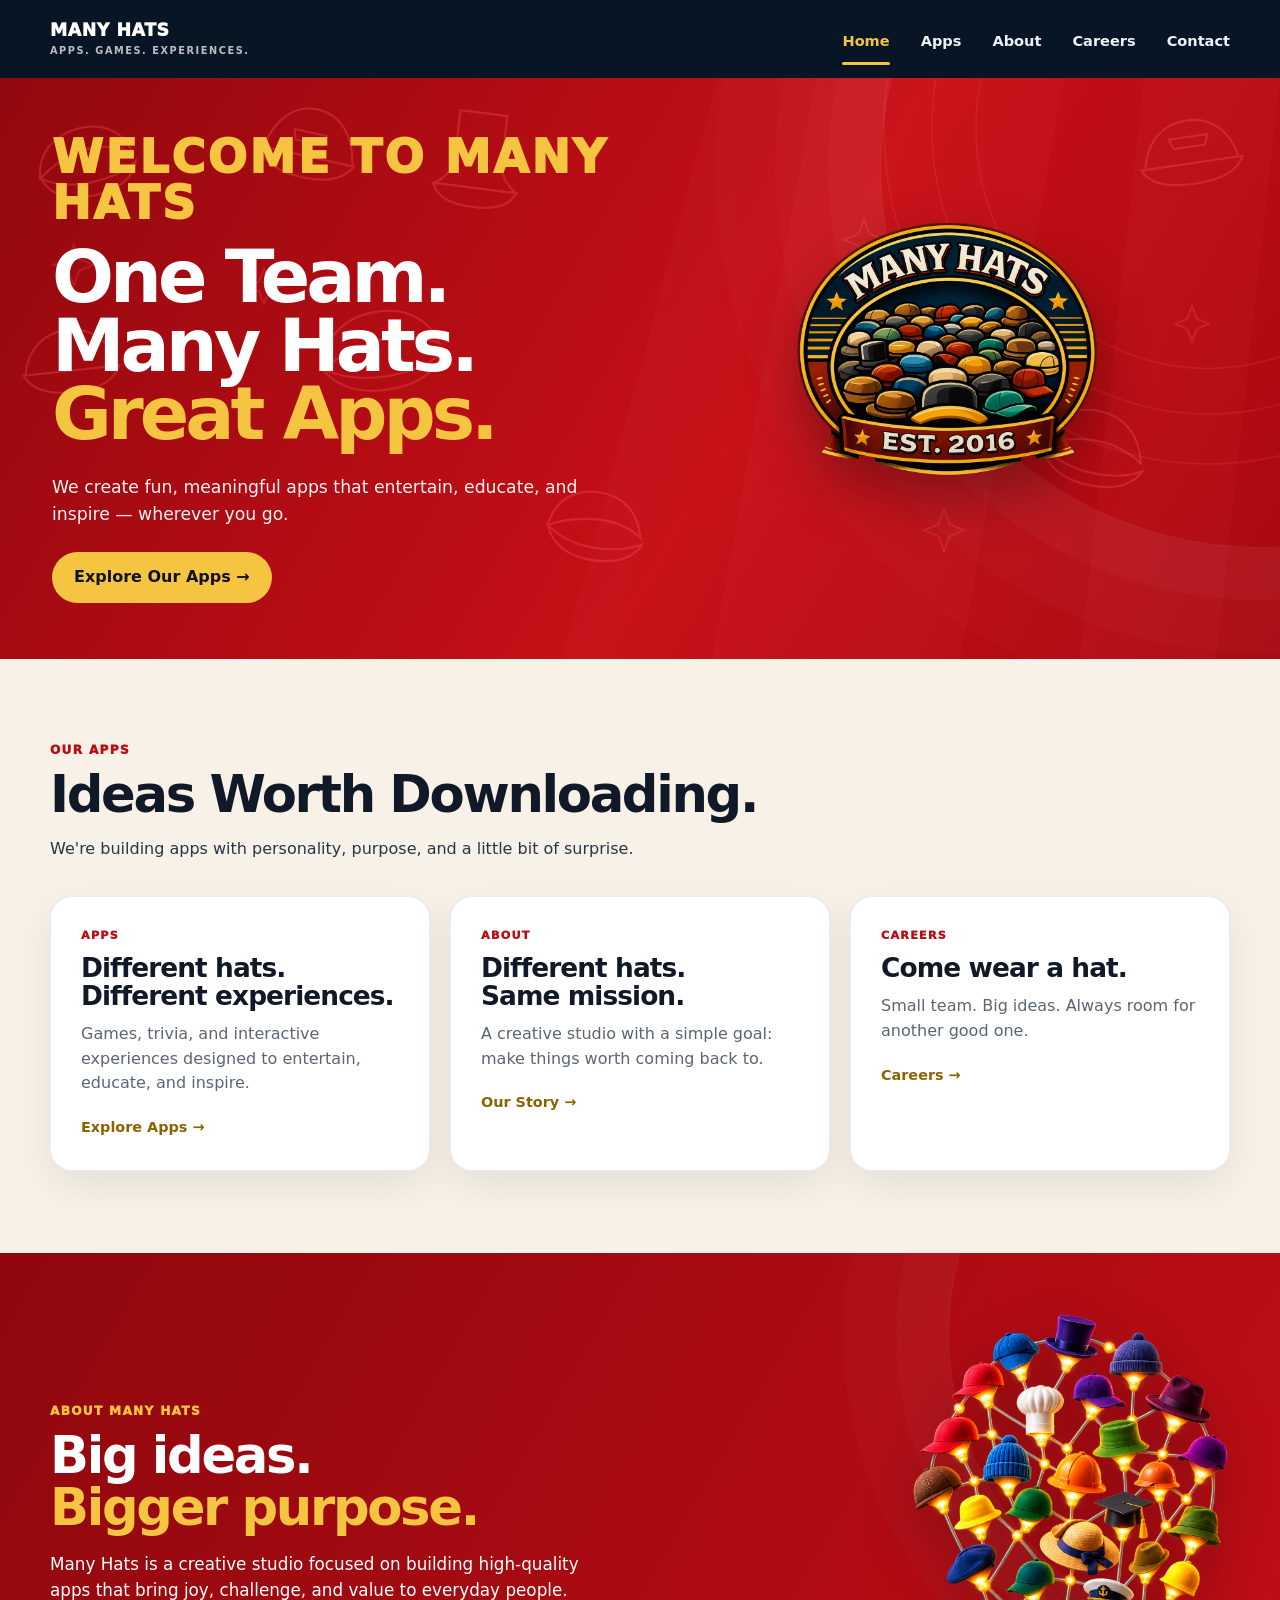
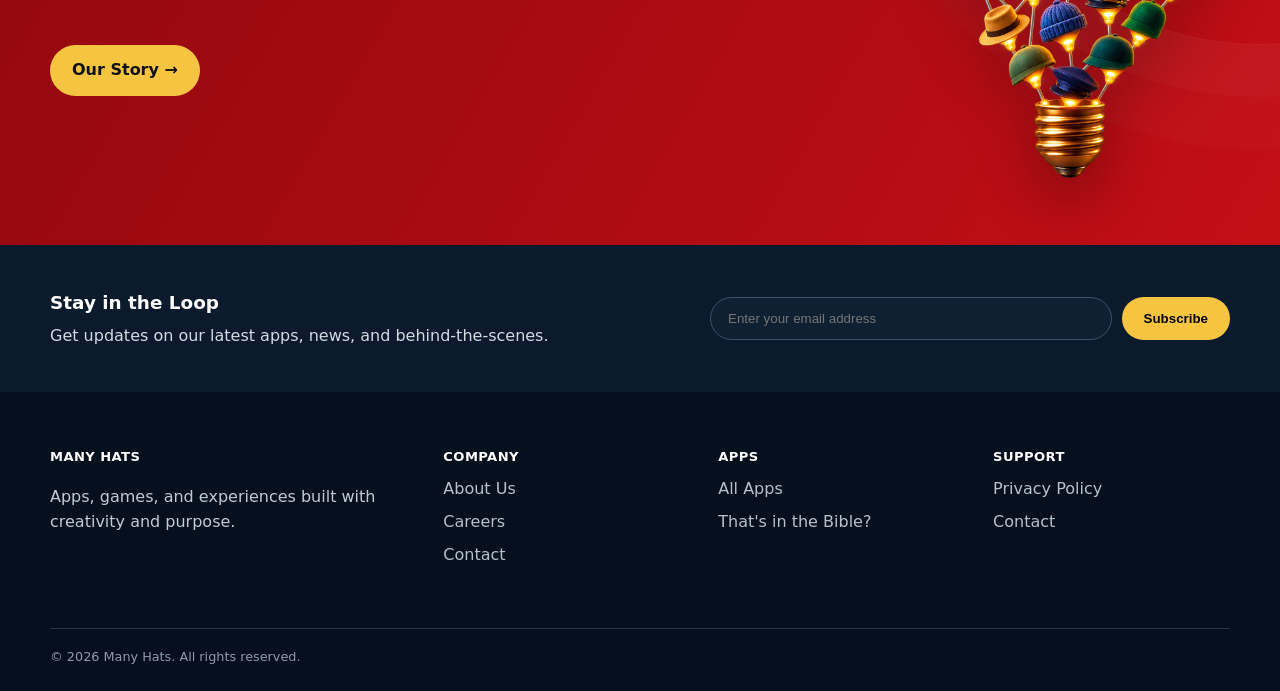
==== index.html @ 344501a0 "Initial Many Hats site for GitHub Pages" ====
<!doctype html>
<html lang="en">
<head>
<meta charset="utf-8"><meta name="viewport" content="width=device-width,initial-scale=1">
<title>Many Hats — Apps. Games. Experiences.</title>
<meta name="description" content="Many Hats creates fun, meaningful apps that entertain, educate, and inspire.">
<link rel="stylesheet" href="styles.css">
</head>
<body>

<header class="site-header">
  <div class="container nav">
    <a class="brand" href="index.html">MANY HATS<span>APPS. GAMES. EXPERIENCES.</span></a>
    <button class="menu-button" aria-label="Open menu">☰</button>
    <nav class="nav-links"><a href="index.html" class="active">Home</a><a href="apps/index.html" class="">Apps</a><a href="about/index.html" class="">About</a><a href="careers/index.html" class="">Careers</a><a href="contact/index.html" class="">Contact</a></nav>
  </div>
</header>

<main>
<section class="hero home-hero page-hero--compact">
  <div class="hero-rings"></div>
  <div class="container hero-inner">
    <div class="hero-copy">
      <div class="eyebrow home-eyebrow">Welcome to Many Hats</div>
      <h1>One Team.<br>Many Hats.<br><span>Great Apps.</span></h1>
      <p>We create fun, meaningful apps that entertain, educate, and inspire — wherever you go.</p>
      <a class="button" href="apps/index.html">Explore Our Apps →</a>
    </div>
    <div class="hero-art logo-stage">
      <!-- <div class="stage-hat stage-hat-left"><img src="assets/manyHat.png" alt=""></div>
      <div class="stage-hat stage-hat-right"><img src="assets/manyHat.png" alt=""></div>
      <div class="stage-hat stage-hat-bottom"><img src="assets/manyHat.png" alt=""></div> -->
      <img class="official-logo" src="assets/many-hats-logo.png" alt="Many Hats logo">
    </div>
  </div>
</section>

<section class="section">
  <div class="container">
    <div class="section-heading">
      <div class="eyebrow">Our Apps</div>
      <h2>Ideas Worth Downloading.</h2>
      <p>We're building apps with personality, purpose, and a little bit of surprise.</p>
    </div>
    <div class="home-cards">
      <a class="home-card" href="apps/index.html"><span class="card-label">APPS</span><h3>Different hats.<br>Different experiences.</h3><p>Games, trivia, and interactive experiences designed to entertain, educate, and inspire.</p><span class="card-arrow">Explore Apps →</span></a>
      <a class="home-card" href="about/index.html"><span class="card-label">ABOUT</span><h3>Different hats.<br>Same mission.</h3><p>A creative studio with a simple goal: make things worth coming back to.</p><span class="card-arrow">Our Story →</span></a>
      <a class="home-card" href="careers/index.html"><span class="card-label">CAREERS</span><h3>Come wear a hat.</h3><p>Small team. Big ideas. Always room for another good one.</p><span class="card-arrow">Careers →</span></a>
    </div>
  </div>
</section>

<section class="red-band home-band section">
  <div class="container about-grid">
    <div>
      <div class="eyebrow">About Many Hats</div>
      <h2>Big ideas.<br><span>Bigger purpose.</span></h2>
      <p>Many Hats is a creative studio focused on building high-quality apps that bring joy, challenge, and value to everyday people.</p>
      <a class="button" href="about/index.html">Our Story →</a>
    </div>
    <div class="band-lightbulb">
      <img src="assets/hat-lightbulb.png" alt="A glowing lightbulb formed from many different hats">
    </div>
  </div>
</section>
</main>

<section class="newsletter">
  <div class="container newsletter-inner">
    <div>
      <h3>Stay in the Loop</h3>
      <p>Get updates on our latest apps, news, and behind-the-scenes.</p>
    </div>
    <form>
      <input type="email" placeholder="Enter your email address" aria-label="Email address">
      <button type="submit">Subscribe</button>
    </form>
  </div>
</section>
<footer>
  <div class="container footer-grid">
    <div><strong>MANY HATS</strong><p>Apps, games, and experiences built with creativity and purpose.</p></div>
    <div><strong>COMPANY</strong><div class="footer-links">
      <a href="about/index.html">About Us</a>
      <a href="careers/index.html">Careers</a>
      <a href="contact/index.html">Contact</a>
    </div></div>
    <div><strong>APPS</strong><div class="footer-links">
      <a href="apps/index.html">All Apps</a>
      <a href="apps/thats-in-the-bible/index.html">That's in the Bible?</a>
    </div></div>
    <div><strong>SUPPORT</strong><div class="footer-links">
      <a href="privacy/index.html">Privacy Policy</a>
      <a href="contact/index.html">Contact</a>
    </div></div>
    <div class="copyright">© 2026 Many Hats. All rights reserved.</div>
  </div>
</footer>

<script src="script.js"></script>
</body>
</html>
---- styles.css ----
:root{
  --navy:#071525;--navy2:#0b1b2d;--red:#b70d15;--red2:#d71920;
  --gold:#f5c542;--cream:#f7f1e7;--ink:#111827;--muted:#586273;
  --white:#fff;--line:#ddd4c7;--max:1180px;--radius:22px;
}
*{box-sizing:border-box}
html{scroll-behavior:smooth}
body{margin:0;font-family:Inter,ui-sans-serif,system-ui,-apple-system,BlinkMacSystemFont,"Segoe UI",sans-serif;color:var(--ink);background:var(--cream);line-height:1.55}
a{color:inherit;text-decoration:none}
img{max-width:100%;display:block}
.container{width:min(var(--max),calc(100% - 48px));margin:auto}

.site-header{position:relative;z-index:50;background:var(--navy);color:#fff}
.nav{min-height:78px;display:flex;align-items:center;justify-content:space-between;gap:30px}
.brand{font-weight:950;letter-spacing:.035em;font-size:1.08rem;line-height:1}
.brand span{display:block;margin-top:6px;font-size:.61rem;letter-spacing:.16em;font-weight:800;opacity:.72}
.nav-links{display:flex;align-items:center;gap:31px}
.nav-links a{font-weight:800;font-size:.91rem;color:#eef2f6;position:relative;padding:29px 0 24px}
.nav-links a:after{content:"";position:absolute;left:0;right:0;bottom:12px;height:3px;border-radius:3px;background:var(--gold);transform:scaleX(0);transition:transform .2s}
.nav-links a:hover,.nav-links a.active{color:var(--gold)}
.nav-links a:hover:after,.nav-links a.active:after{transform:scaleX(1)}
.menu-button{display:none;border:0;background:transparent;color:#fff;font-size:1.55rem}

.hero,.page-hero{position:relative;overflow:hidden;background-image:url("assets/home-background.svg"),linear-gradient(120deg,#92080e 0%,#c80f17 58%,#a80910 100%);background-size:cover,cover;background-position:center,center;background-repeat:no-repeat;color:#fff}
.home-hero{background-image:url("assets/home-background.svg"),linear-gradient(120deg,#92080e 0%,#c80f17 58%,#a80910 100%)}
.hero:before,.page-hero:before{content:"";position:absolute;inset:0;background:linear-gradient(105deg,transparent 50%,rgba(255,255,255,.018) 50%,transparent 66%);pointer-events:none}
.hero-rings,.page-rings{position:absolute;width:760px;height:760px;right:-360px;top:-290px;border:1px solid rgba(255,255,255,.09);border-radius:50%;box-shadow:0 0 0 52px rgba(255,255,255,.027),0 0 0 105px rgba(255,255,255,.017),0 0 0 165px rgba(255,255,255,.011)}
.hero-inner{min-height:600px;display:grid;grid-template-columns:1fr 1fr;align-items:center;gap:35px;padding:70px 0;position:relative;z-index:2}
.hero-copy{padding-left:2px}
.eyebrow{color:var(--gold);font-size:.76rem;font-weight:950;letter-spacing:.105em;text-transform:uppercase}
.hero h1{font-size:clamp(3.3rem,5.7vw,5.45rem);line-height:.94;letter-spacing:-.055em;margin:17px 0 25px}
.hero h1 span,.page-hero h1 span,.about-hero h1 span{color:var(--gold)}
.hero-copy p{font-size:1.08rem;max-width:555px;margin:0;color:#fff;opacity:.95}
.button{display:inline-flex;align-items:center;justify-content:center;padding:13px 22px;border-radius:999px;background:var(--gold);color:#111;font-weight:900;margin-top:25px;transition:transform .2s,box-shadow .2s}
.button:hover{transform:translateY(-2px);box-shadow:0 8px 20px rgba(0,0,0,.16)}
.button.red{background:var(--red);color:#fff}

.hero-art{display:flex;justify-content:center;align-items:center;position:relative}
.logo-stage{min-height:500px}
.official-logo{width:min(490px,92%);position:relative;z-index:3;filter:drop-shadow(0 24px 28px rgba(0,0,0,.32))}
.stage-hat{position:absolute;z-index:2;width:145px}
.stage-hat img{width:100%;filter:drop-shadow(0 12px 12px rgba(0,0,0,.25))}
.stage-hat-left{left:4%;bottom:72px;transform:rotate(-13deg)}
.stage-hat-right{right:4%;bottom:66px;transform:rotate(11deg)}
.stage-hat-bottom{width:165px;left:50%;bottom:18px;transform:translateX(-50%) rotate(-2deg);z-index:4}

.section{padding:82px 0}
.section-heading{max-width:780px;margin-bottom:34px}
.section-heading .eyebrow{color:var(--red)}
h2{font-size:clamp(2.35rem,4vw,3.35rem);line-height:1.02;letter-spacing:-.045em;margin:8px 0 17px}
.section-heading p{margin:0;color:#283548}
.home-cards{display:grid;grid-template-columns:repeat(3,1fr);gap:20px}
.home-card{background:#fff;border:1px solid rgba(17,24,39,.08);border-radius:var(--radius);padding:30px;min-height:245px;box-shadow:0 14px 38px rgba(7,21,37,.08);transition:transform .2s,box-shadow .2s}
.home-card:hover{transform:translateY(-4px);box-shadow:0 20px 42px rgba(7,21,37,.12)}
.card-label{display:block;color:var(--red);font-size:.7rem;font-weight:950;letter-spacing:.11em}
.home-card h3{font-size:1.65rem;line-height:1.05;letter-spacing:-.035em;margin:10px 0 12px}
.home-card p{color:#5b6573;margin:0;max-width:340px}
.card-arrow{display:inline-block;margin-top:20px;color:#8a6400;font-weight:900;font-size:.9rem}

.red-band{background:linear-gradient(120deg,#8f080e,#c40e16);color:#fff;position:relative;overflow:hidden}
.red-band:after{content:"";position:absolute;width:620px;height:620px;border:1px solid rgba(255,255,255,.08);border-radius:50%;right:-290px;top:-230px;box-shadow:0 0 0 52px rgba(255,255,255,.025),0 0 0 105px rgba(255,255,255,.016)}
.about-grid{display:grid;grid-template-columns:1fr 1fr;gap:70px;align-items:center;position:relative;z-index:1}
.red-band h2{margin-bottom:18px}
.red-band h2 span{color:var(--gold)}
.red-band p{max-width:610px;font-size:1.05rem}
.band-lightbulb{display:flex;justify-content:flex-end;align-items:center;min-height:0;overflow:visible}
.band-lightbulb img{width:min(320px,90%);max-width:none;height:auto;aspect-ratio:2/3;object-fit:contain;filter:drop-shadow(0 23px 28px rgba(0,0,0,.30))}
/* Home "Big ideas" band: less empty red above the copy */
.home-band.section{padding:56px 0}
.home-band .about-grid{align-items:center;gap:40px}
.home-band .band-lightbulb{min-height:0}

/* Match Home structure, but top-align copy (shorter page headlines were vertically centered and looked pushed down) */
.page-hero-grid{min-height:600px;display:grid;grid-template-columns:1fr 1fr;align-items:start;gap:35px;padding:70px 0;position:relative;z-index:2}
.page-hero-copy,.page-hero-grid > div:first-child{padding-left:2px}
.page-word{font-size:clamp(2.25rem,3.6vw,3.15rem);line-height:1;font-weight:950;letter-spacing:.055em;text-transform:uppercase;color:var(--gold);margin:0 0 12px}
.page-hero h1{font-size:clamp(3rem,5vw,4.7rem);line-height:.96;letter-spacing:-.055em;margin:0 0 22px}
.page-hero p{font-size:1.08rem;max-width:650px;margin:0;color:#fff;opacity:.95}
.page-hero-art{min-height:370px;display:flex;align-items:center;justify-content:center;position:relative;align-self:center}
.page-hero-art img{filter:drop-shadow(0 23px 28px rgba(0,0,0,.3))}
.cap-art img{width:min(650px,108%);max-width:none;height:auto;object-fit:contain}
.mailbox-art img{width:min(400px,108%);max-width:none;height:auto;object-fit:contain}

/* Compact red heroes — same height + mailbox-matched art size across all main pages */
.page-hero--compact .page-hero-grid,
.page-hero--compact .hero-inner{min-height:420px;padding:56px 0}
.page-hero--compact .page-hero-art,
.page-hero--compact .logo-stage{min-height:300px}
.page-hero--compact .mailbox-art img,
.page-hero--compact .official-logo,
.page-hero--compact .career-pyramid-stage .hat-pyramid,
.page-hero--compact .about-lightbulb-stage .about-lightbulb,
.page-hero--compact .apps-phone-art img{
  width:min(320px,90%);
  max-width:none;
  height:auto;
  margin-right:0;
  object-fit:contain;
}
.page-hero--compact .career-pyramid-stage,
.page-hero--compact .about-lightbulb-stage,
.page-hero--compact .apps-phone-art{min-height:300px}
.phone-art img{width:min(400px,108%);max-width:none;height:auto;object-fit:contain}

.about-pyramid-stage{min-height:470px;overflow:visible}
.about-pyramid-stage .hat-pyramid{width:min(650px,108%);max-width:none;height:auto;filter:drop-shadow(0 23px 28px rgba(0,0,0,.30));object-fit:contain}


.story-section{background:var(--cream)}
.story-grid{display:grid;grid-template-columns:.8fr 1.2fr;gap:90px}
.story-copy{font-size:1.06rem;color:#293548;max-width:680px}
.story-copy p{margin:0 0 20px}
.mission-section{background:linear-gradient(120deg,#8e080e,#c40e16);color:#fff;padding:86px 0}
.mission-grid{display:grid;grid-template-columns:1.15fr 1fr 1fr 1fr;gap:18px}
.mission-grid h2{font-size:clamp(2.5rem,4vw,3.8rem)}
.mission-grid h2 span{color:var(--gold)}
.mission-card{background:rgba(255,255,255,.08);border:1px solid rgba(255,255,255,.13);border-radius:22px;padding:26px;min-height:240px}
.mission-number{color:var(--gold);font-size:.76rem;font-weight:950;letter-spacing:.12em}
.mission-card h3{font-size:1.35rem;margin:38px 0 9px}
.mission-card p{color:#f3dfe0;margin:0}
.values-section{background:#fff}
.about-values{display:grid;grid-template-columns:repeat(4,1fr);border-top:1px solid var(--line);border-bottom:1px solid var(--line)}
.about-values article{padding:28px 28px 35px;min-height:300px;border-right:1px solid var(--line)}
.about-values article:last-child{border-right:0}
.value-badge{width:175px;height:155px;display:flex;align-items:center;justify-content:center;margin:0 0 4px -8px;overflow:visible}
.value-badge img{display:block;width:100%;height:100%;object-fit:contain;max-width:none;filter:drop-shadow(0 10px 12px rgba(0,0,0,.16))}
.about-values h3{font-size:1.2rem;margin:0 0 9px}
.about-values p{margin:0;color:#556071}

.content{max-width:850px}
.content h2{margin-top:0}
.content p,.content li{color:#394250}
.apps-grid{display:grid;grid-template-columns:1.4fr 1fr 1fr;gap:20px}
.app-card{background:#fff;border:1px solid rgba(17,24,39,.08);border-radius:var(--radius);padding:28px;box-shadow:0 14px 38px rgba(7,21,37,.08);min-height:300px}
.app-card.featured{display:grid;grid-template-columns:130px 1fr;gap:25px;align-items:center;position:relative;overflow:hidden}
.app-card.featured:before{content:"";position:absolute;left:0;top:0;bottom:0;width:6px;background:var(--gold)}
.app-icon{width:130px;aspect-ratio:1;border-radius:28px;background:#d8891c;display:grid;place-items:center;color:#fff;font-size:3.2rem}
.status{display:inline-block;padding:5px 9px;border-radius:999px;background:#f5e2a0;color:#6c5100;font-size:.64rem;font-weight:950;text-transform:uppercase;letter-spacing:.06em}
.status.dark{background:var(--red);color:#fff}
.app-card h3{font-size:1.55rem;line-height:1.05;margin:10px 0}
.app-card p{color:#596273;margin:0}
.placeholder{height:135px;display:grid;place-items:center;background:#f0e9df;border-radius:18px;font-size:4rem;margin-bottom:22px}
.app-card .button{margin-top:18px}

.newsletter{background:var(--navy2);color:#fff;padding:44px 0}
.newsletter-inner{display:flex;justify-content:space-between;align-items:center;gap:40px}
.newsletter h3{font-size:1.15rem;margin:0 0 6px}
.newsletter p{margin:0;color:#d3dae4}
.newsletter form{display:flex;gap:10px;width:min(520px,100%)}
.newsletter input{flex:1;min-width:0;border:1px solid #405066;background:#102033;color:#fff;padding:13px 17px;border-radius:999px;outline:none}
.newsletter button{border:0;border-radius:999px;background:var(--gold);font-weight:900;padding:0 22px;cursor:pointer}
footer{background:#04101d;color:#fff;padding:52px 0 25px}
.footer-grid{display:grid;grid-template-columns:1.5fr 1fr 1fr 1fr;gap:38px}
.footer-grid strong{font-size:.82rem;letter-spacing:.03em}
.footer-grid p{color:#c2cad4;max-width:350px}
.footer-links{display:grid;gap:8px;color:#b8c0ca;margin-top:8px}
.footer-links a:hover{color:var(--gold)}
.copyright{grid-column:1/-1;border-top:1px solid #263447;margin-top:22px;padding-top:18px;color:#8f9aaa;font-size:.8rem}

@media(max-width:900px){
  .nav{min-height:70px}
  .menu-button{display:block}
  .nav-links{display:none;position:absolute;left:0;right:0;top:70px;background:var(--navy);padding:12px 24px 20px;flex-direction:column;align-items:stretch;gap:0}
  .nav-links.open{display:flex}
  .nav-links a{padding:13px 0}
  .nav-links a:after{bottom:5px}
  .hero-inner,.page-hero-grid,.about-grid{grid-template-columns:1fr}
  .hero-inner,.page-hero-grid{padding:60px 0}
  .hero-art{order:2}
  .logo-stage{min-height:420px}
  .page-hero-grid{min-height:auto}
  .page-hero-art{min-height:310px;order:2}
  .page-hero h1{font-size:3.8rem}
  .page-word{font-size:2.55rem}
  .home-cards{grid-template-columns:1fr}
  .about-grid{gap:35px}
  .story-grid{grid-template-columns:1fr;gap:25px}
  .mission-grid{grid-template-columns:1fr 1fr}
  .mission-grid>div:first-child{grid-column:1/-1}
  .about-values{grid-template-columns:1fr 1fr}
  .about-values article:nth-child(2){border-right:0}
  .about-values article:nth-child(-n+2){border-bottom:1px solid var(--line)}
  .apps-grid{grid-template-columns:1fr}
  .newsletter-inner{align-items:flex-start;flex-direction:column}
  .newsletter form{width:100%}
  .footer-grid{grid-template-columns:1.5fr 1fr 1fr}
}
@media(max-width:680px){
  .container{width:min(var(--max),calc(100% - 32px))}
  .hero-inner,.page-hero-grid{padding:50px 0}
  .hero h1{font-size:3.35rem}
  .hero-copy p,.page-hero p{font-size:1rem}
  .logo-stage{min-height:300px}
  .official-logo{width:88%}
  .stage-hat{width:95px}
  .stage-hat-left{left:0;bottom:43px}
  .stage-hat-right{right:0;bottom:38px}
  .stage-hat-bottom{width:105px;bottom:5px}
  .page-hero h1{font-size:3.05rem}
  .page-word{font-size:2rem}
  .page-hero-art{min-height:245px}
  .cap-art img{width:min(620px,112%);max-width:none}
  .mailbox-art img{width:min(400px,112%);max-width:none}
  .phone-art img{width:min(400px,112%);max-width:none}
  .about-pyramid-stage{min-height:330px}
  .about-pyramid-stage .hat-pyramid{width:min(620px,112%)}
  .band-lightbulb{min-height:0}
  .band-lightbulb img{width:min(320px,90%)}
  .mission-grid,.about-values{grid-template-columns:1fr}
  .mission-grid>div:first-child{grid-column:auto}
  .about-values article{border-right:0!important;border-bottom:1px solid var(--line)}
  .about-values article:last-child{border-bottom:0}
  .value-badge{width:185px;height:160px;margin-left:-10px}
  .app-card.featured{grid-template-columns:1fr}
  .app-icon{width:115px}
  .newsletter form{flex-direction:column}
  .newsletter button{height:46px}
  .footer-grid{grid-template-columns:1fr 1fr}
  .copyright{grid-column:1/-1}
}

/* Apps page hero artwork */
.app-hero-visual{
  width:100%;
  overflow:hidden;
  background:#a80910;
  line-height:0;
}
.app-hero-visual img{
  display:block;
  width:100%;
  height:auto;
  max-width:none;
}
@media (max-width:700px){
  .app-hero-visual img{
    width:auto;
    min-width:100%;
    height:560px;
    object-fit:cover;
    object-position:center center;
  }
}

/* 2026-08-29 hero refinements */
.home-eyebrow{
  font-size:clamp(2.25rem,3.6vw,3.15rem);
  line-height:1;
  font-weight:950;
  letter-spacing:.055em;
  text-transform:uppercase;
  margin:0 0 12px;
}
.about-lightbulb-stage{min-height:500px;min-width:0;overflow:visible;justify-content:flex-end}
.about-lightbulb-stage .about-lightbulb{width:min(430px,100%);max-width:none;height:auto;object-fit:contain;filter:drop-shadow(0 23px 28px rgba(0,0,0,.30))}
.career-pyramid-stage{min-height:470px;overflow:visible}
.career-pyramid-stage .hat-pyramid{width:min(650px,108%);max-width:none;height:auto;object-fit:contain;filter:drop-shadow(0 23px 28px rgba(0,0,0,.30))}
/* Fill the right column like Home/About art — right-pinned, no left overflow into the copy */
.apps-phone-art{min-height:500px;min-width:0;overflow:visible;justify-content:flex-end}
.apps-phone-art img{width:min(560px,100%);max-width:none;height:auto;object-fit:contain;margin-right:-28px;filter:drop-shadow(0 23px 28px rgba(0,0,0,.30))}
@media(max-width:900px){
  .home-eyebrow{font-size:2.55rem}
  .about-lightbulb-stage,.career-pyramid-stage{min-height:380px}
  .about-lightbulb-stage .about-lightbulb{width:min(400px,96%)}
  .career-pyramid-stage .hat-pyramid{width:min(620px,112%)}
  .apps-phone-art{min-height:390px;justify-content:center}
  .apps-phone-art img{width:min(480px,92%);margin-right:0}
  .page-hero--compact .mailbox-art img,
  .page-hero--compact .official-logo,
  .page-hero--compact .career-pyramid-stage .hat-pyramid,
  .page-hero--compact .about-lightbulb-stage .about-lightbulb,
  .page-hero--compact .apps-phone-art img{width:min(320px,90%);margin-right:0}
  .page-hero--compact .apps-phone-art{justify-content:center}
}
@media(max-width:680px){
  .home-eyebrow{font-size:2rem}
  .about-lightbulb-stage{min-height:330px}
  .about-lightbulb-stage .about-lightbulb{width:min(400px,112%)}
  .career-pyramid-stage{min-height:330px}
  .career-pyramid-stage .hat-pyramid{width:min(620px,112%)}
  .apps-phone-art{min-height:310px}
  .apps-phone-art img{width:min(400px,92%)}
  .page-hero--compact .mailbox-art img,
  .page-hero--compact .official-logo,
  .page-hero--compact .career-pyramid-stage .hat-pyramid,
  .page-hero--compact .about-lightbulb-stage .about-lightbulb,
  .page-hero--compact .apps-phone-art img{width:min(320px,90%)}
}
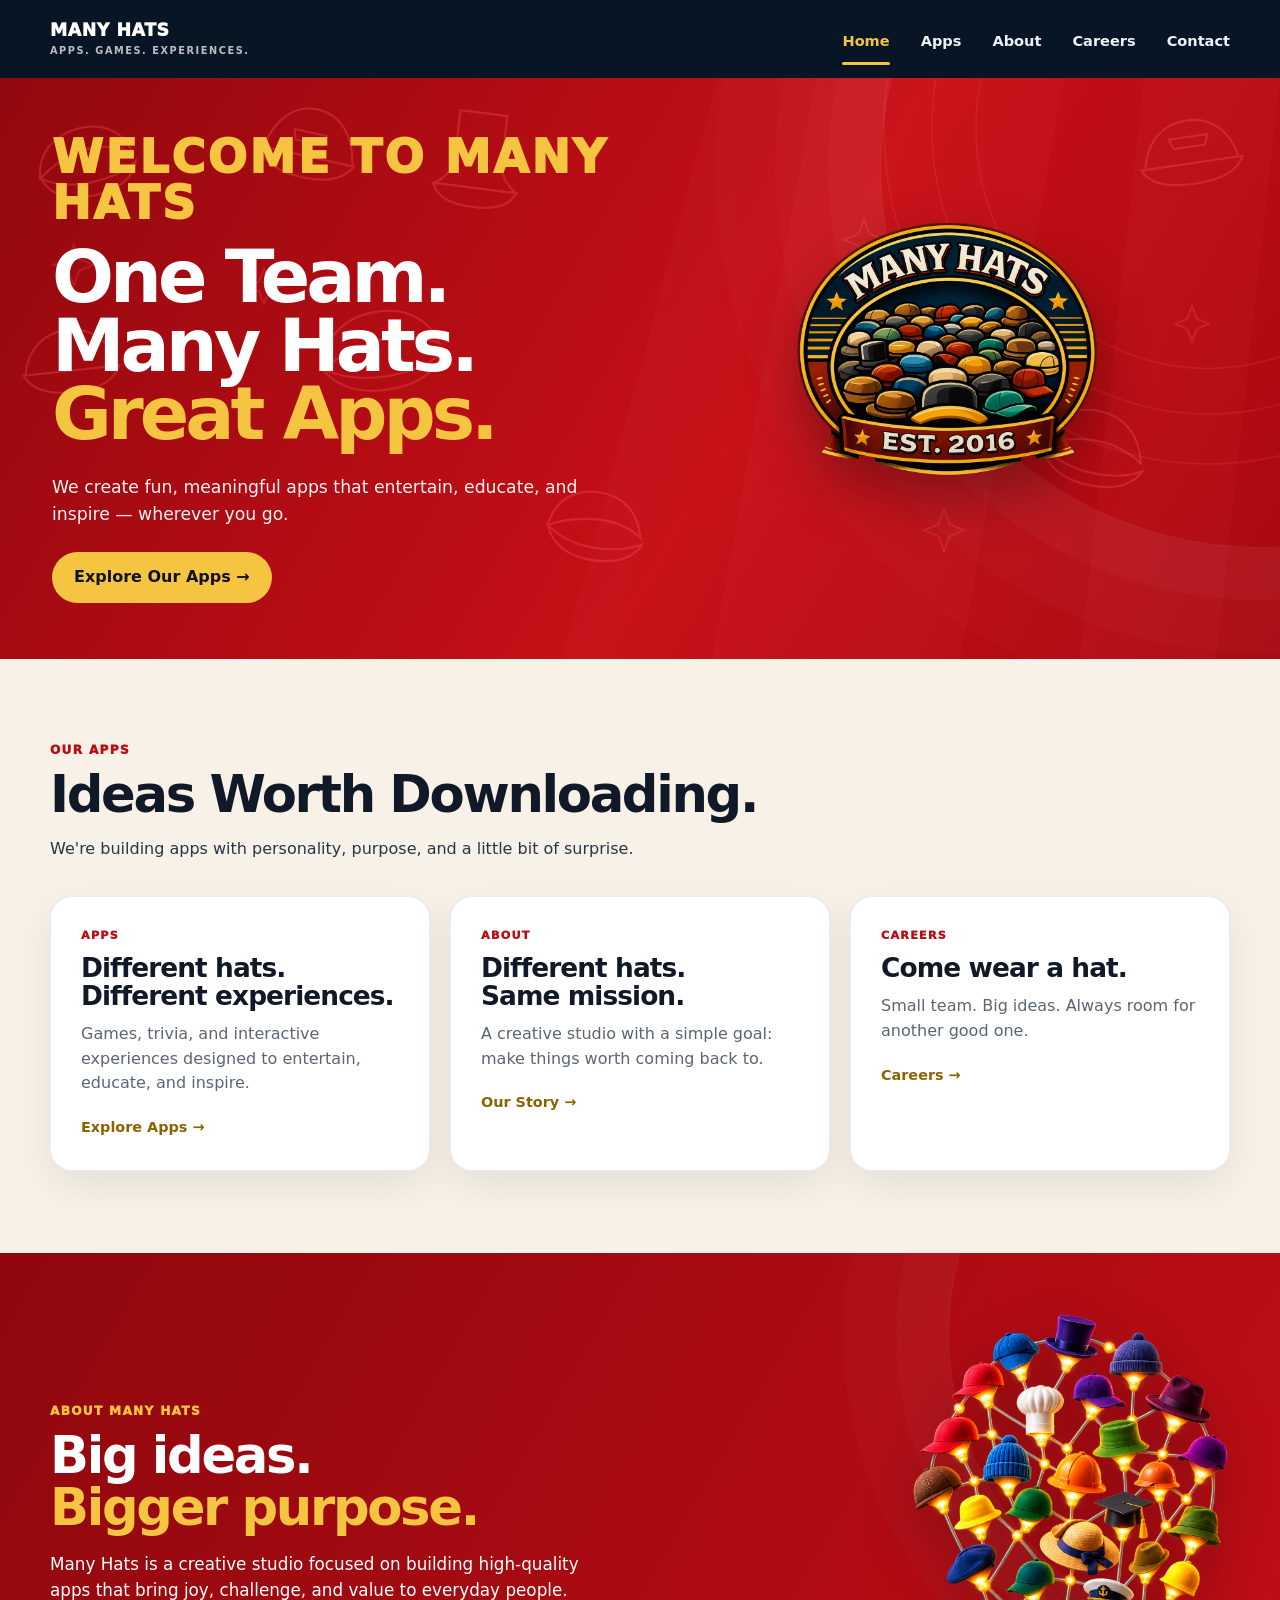
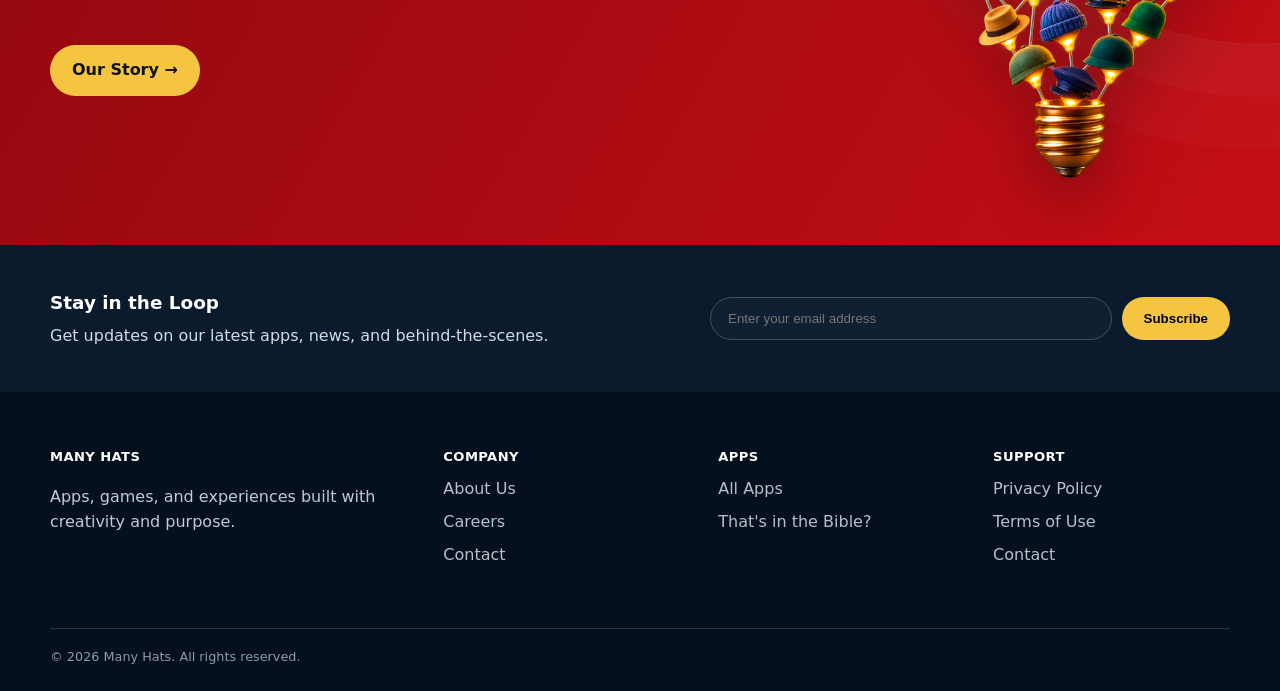
==== commit 5bfb6c50: "Publish site updates for app launch: Terms of Use, expanded Privacy, contact email, and Play status." ====
--- a/index.html
+++ b/index.html
@@ -91,6 +91,7 @@
     </div></div>
     <div><strong>SUPPORT</strong><div class="footer-links">
       <a href="privacy/index.html">Privacy Policy</a>
+      <a href="terms/index.html">Terms of Use</a>
       <a href="contact/index.html">Contact</a>
     </div></div>
     <div class="copyright">© 2026 Many Hats. All rights reserved.</div>
